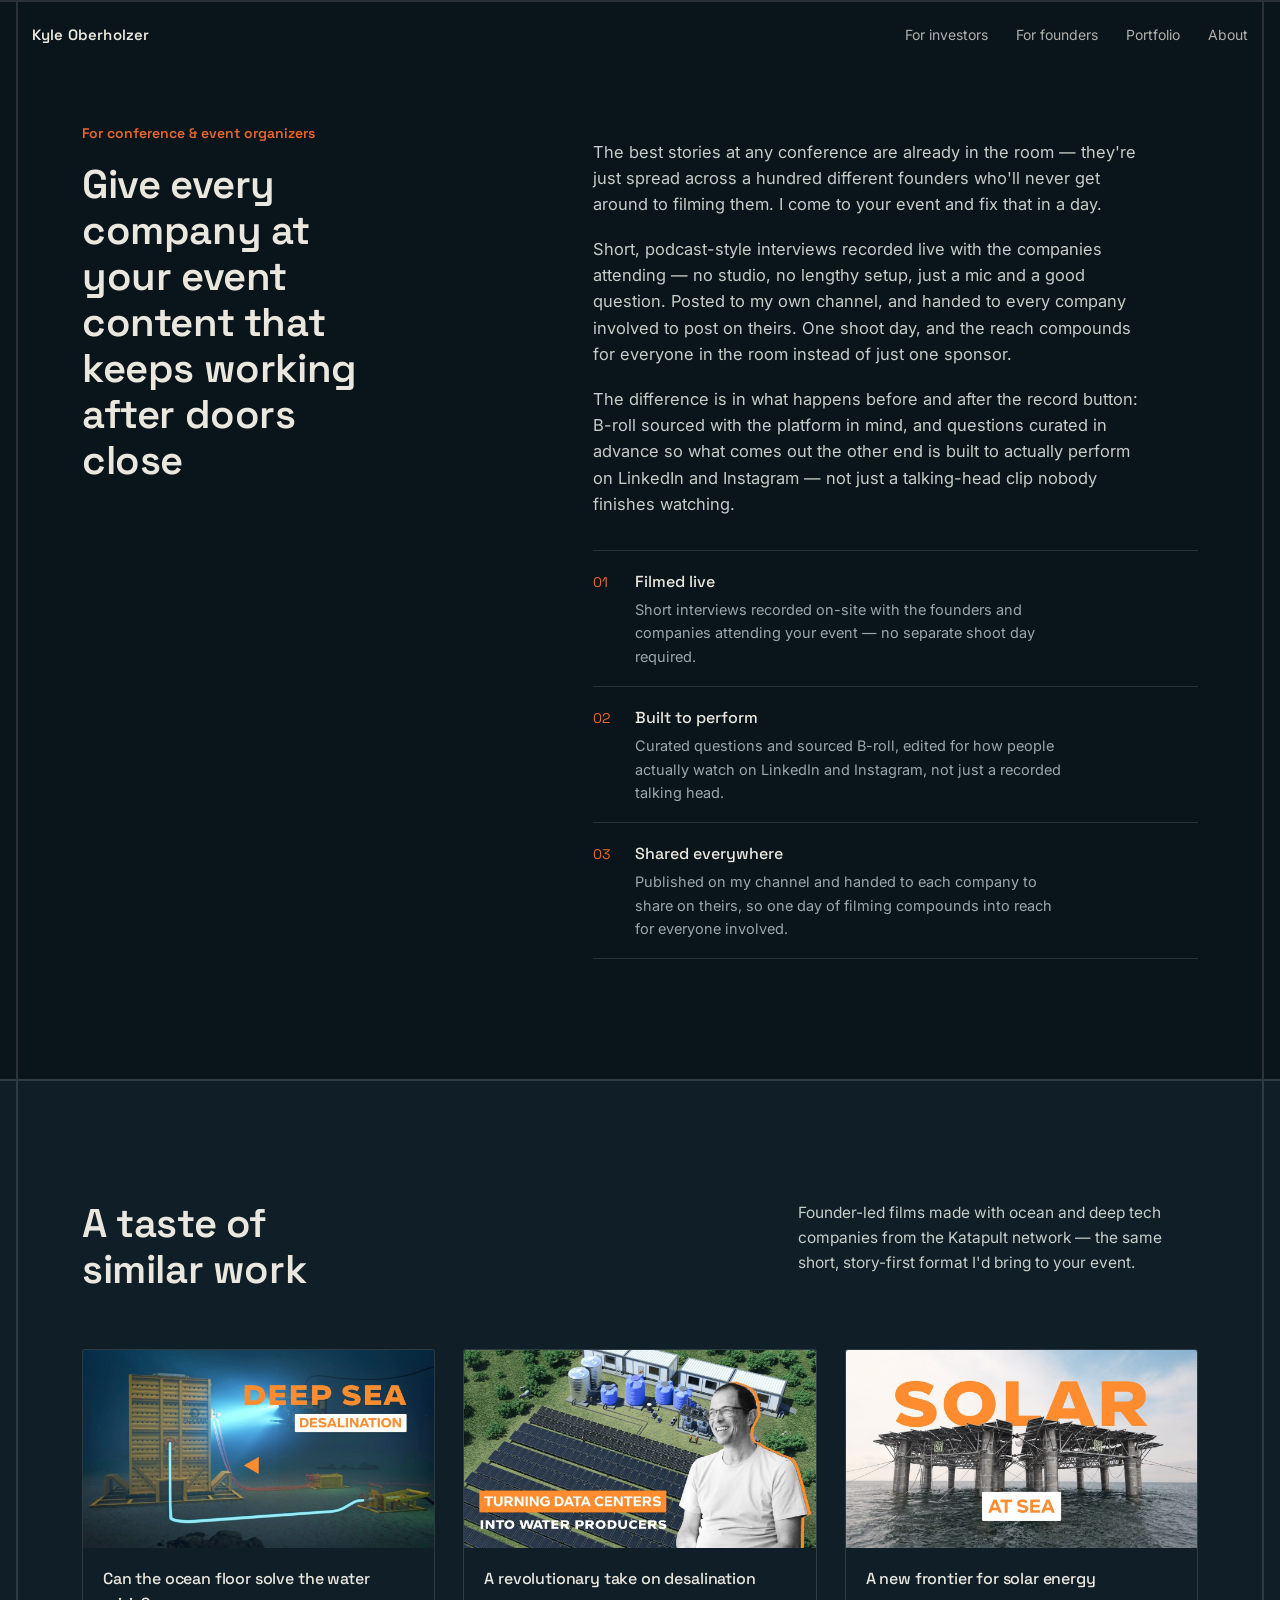
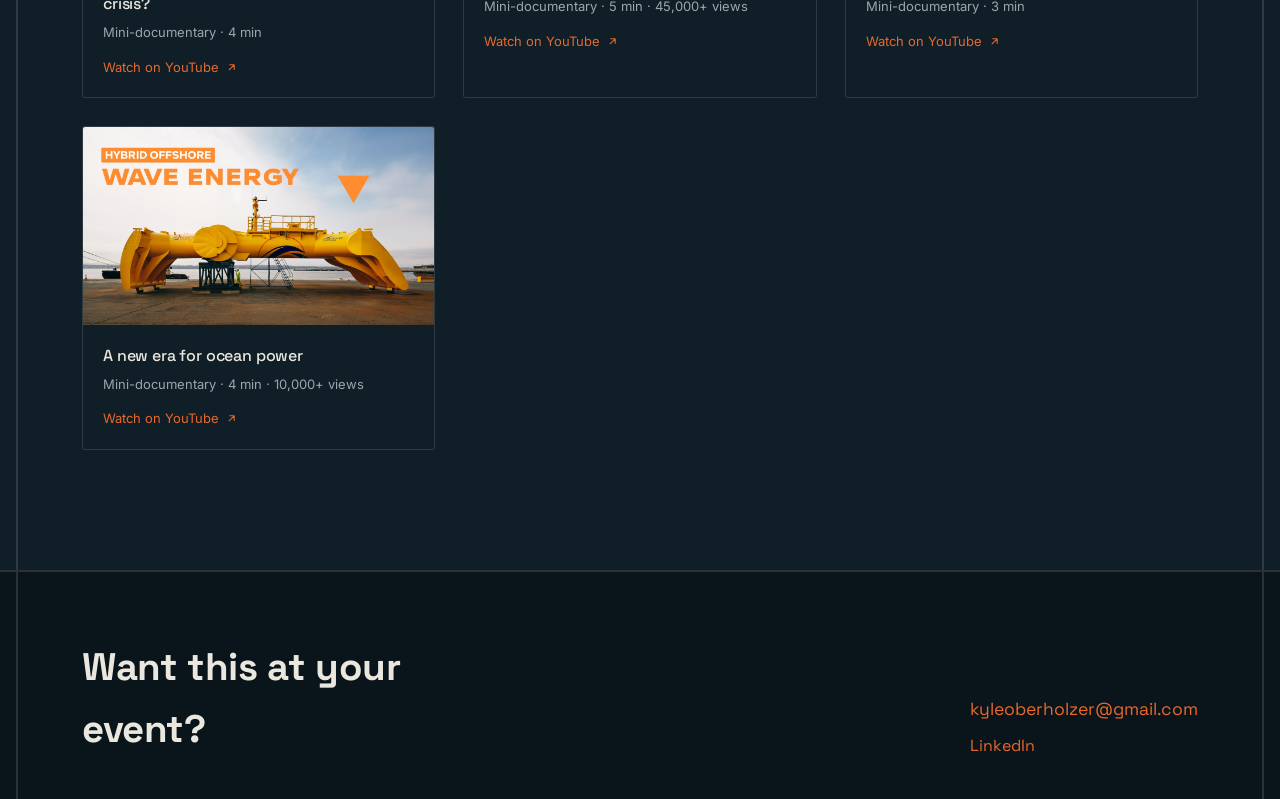
==== conference/index.html @ 1ff72ed5 "Add unlisted conference outreach page at /conference New page pitches live conference/meetup video c" ====
<!doctype html>
<html lang="en">
<head>
<meta charset="UTF-8">
<meta name="viewport" content="width=device-width, initial-scale=1.0">
<title>Content for your conference — Kyle Oberholzer</title>
<meta name="description" content="Mini podcast-style videos filmed live with the companies at your event, shared across every channel in the room.">
<meta name="robots" content="noindex, nofollow">
<link rel="preconnect" href="https://fonts.googleapis.com">
<link rel="preconnect" href="https://fonts.gstatic.com" crossorigin>
<link href="https://fonts.googleapis.com/css2?family=Space+Grotesk:wght@400;500;600;700&family=Inter:wght@400;500;600&display=swap" rel="stylesheet">
<link rel="stylesheet" href="../assets/css/style.css">
</head>
<body>

<header class="nav">
  <a href="../index.html#top" class="nav-mark">Kyle Oberholzer</a>
  <button class="nav-toggle" id="navToggle" aria-expanded="false" aria-controls="navLinks">Menu</button>
  <ul class="nav-links" id="navLinks">
    <li><a href="../index.html#investors">For investors</a></li>
    <li><a href="../index.html#founders">For founders</a></li>
    <li><a href="../work.html">Portfolio</a></li>
    <li><a href="../index.html#about">About</a></li>
  </ul>
</header>

<!-- ============ PITCH ============ -->
<section class="section dark" id="top">
  <div class="wrap section-grid">
    <div>
      <p class="hero-eyebrow">For conference &amp; event organizers</p>
      <h2>Give every company at your event content that keeps working after doors close</h2>
    </div>
    <div class="section-body">
      <p>The best stories at any conference are already in the room — they're just spread across a hundred different founders who'll never get around to filming them. I come to your event and fix that in a day.</p>
      <p>Short, podcast-style interviews recorded live with the companies attending — no studio, no lengthy setup, just a mic and a good question. Posted to my own channel, and handed to every company involved to post on theirs. One shoot day, and the reach compounds for everyone in the room instead of just one sponsor.</p>
      <p>The difference is in what happens before and after the record button: B-roll sourced with the platform in mind, and questions curated in advance so what comes out the other end is built to actually perform on LinkedIn and Instagram — not just a talking-head clip nobody finishes watching.</p>
      <ul class="list-plain">
        <li><span class="n">01</span><div><strong>Filmed live</strong><p>Short interviews recorded on-site with the founders and companies attending your event — no separate shoot day required.</p></div></li>
        <li><span class="n">02</span><div><strong>Built to perform</strong><p>Curated questions and sourced B-roll, edited for how people actually watch on LinkedIn and Instagram, not just a recorded talking head.</p></div></li>
        <li><span class="n">03</span><div><strong>Shared everywhere</strong><p>Published on my channel and handed to each company to share on theirs, so one day of filming compounds into reach for everyone involved.</p></div></li>
      </ul>
    </div>
  </div>
</section>

<!-- ============ PROOF ============ -->
<section class="section dark panel" id="portfolio">
  <div class="wrap">
    <div class="portfolio-head">
      <h2>A taste of similar work</h2>
      <p>Founder-led films made with ocean and deep tech companies from the Katapult network — the same short, story-first format I'd bring to your event.</p>
    </div>

    <div class="grid" id="portfolio-grid" data-scope="katapult">
      <!-- Cards are rendered here from portfolio-data.json by assets/js/main.js -->
    </div>
  </div>
</section>

<footer>
  <div class="wrap">
    <div class="footer-row">
      <div class="footer-cta">
        <h2>Want this at your event?</h2>
      </div>
      <div class="footer-links">
        <a class="footer-email" href="mailto:kyleoberholzer@gmail.com">kyleoberholzer@gmail.com</a><br>
        <a class="footer-email footer-email-alt" href="https://www.linkedin.com/in/kyleoberholzer/" target="_blank" rel="noopener noreferrer">LinkedIn</a>
      </div>
    </div>
  </div>
</footer>

<script src="../assets/js/main.js"></script>
</body>
</html>
---- assets/css/style.css ----
:root{
    --navy-950:#0a141b;
    --navy-900:#0f1e27;
    --navy-800:#152a34;
    --line-on-dark:rgba(234,235,230,0.14);
    --paper:#eae7de;
    --paper-2:#dedad0;
    --ink:#0a141b;
    --muted-dark:#9aa8ad;
    --muted-light:#5c6a6b;
    --orange:#e8672d;
    --orange-dim:#c95524;
    --maxw:1180px;
  }

  *{box-sizing:border-box;}
  html{scroll-behavior:smooth;}
  @media (prefers-reduced-motion: reduce){
    html{scroll-behavior:auto;}
    *{animation-duration:0.01ms !important; transition-duration:0.01ms !important;}
  }

  body{
    margin:0;
    background:var(--navy-950);
    color:var(--paper);
    font-family:'Inter',sans-serif;
    font-size:16px;
    line-height:1.6;
    -webkit-font-smoothing:antialiased;
  }

  h1,h2,h3{
    font-family:'Space Grotesk',sans-serif;
    margin:0;
    letter-spacing:-0.01em;
  }

  a{color:inherit;}
  img{display:block; max-width:100%;}

  a:focus-visible, button:focus-visible{
    outline:2px solid var(--orange);
    outline-offset:3px;
  }

  .wrap{
    max-width:var(--maxw);
    margin:0 auto;
    padding:0 32px;
  }

  /* ---------- NAV ---------- */
  .nav{
    position:fixed;
    top:0; left:0; right:0;
    z-index:50;
    display:flex;
    align-items:center;
    justify-content:space-between;
    padding:22px 32px;
    mix-blend-mode:normal;
    background:transparent;
    backdrop-filter:none;
    box-shadow:none;
    transition:background-color 0.35s ease, backdrop-filter 0.35s ease, box-shadow 0.35s ease;
  }
  .nav.scrolled{
    background:rgba(10,20,27,0.82);
    backdrop-filter:blur(10px);
    box-shadow:0 1px 0 rgba(234,235,230,0.08);
  }
  .nav-mark{
    font-family:'Space Grotesk',sans-serif;
    font-weight:600;
    font-size:15px;
    color:var(--paper);
    text-decoration:none;
    letter-spacing:0.01em;
  }
  .nav-links{
    display:flex;
    gap:28px;
    list-style:none;
    margin:0; padding:0;
  }
  .nav-links a{
    font-size:14px;
    text-decoration:none;
    color:var(--paper);
    opacity:0.75;
    transition:opacity 0.2s ease;
  }
  .nav-links a:hover{opacity:1;}
  .nav-toggle{display:none;}

  @media (max-width:720px){
    .nav-links{
      position:fixed;
      top:0; right:0;
      height:100vh;
      width:min(78vw,320px);
      background:var(--navy-900);
      flex-direction:column;
      justify-content:center;
      gap:26px;
      padding:32px;
      transform:translateX(100%);
      transition:transform 0.35s ease;
      border-left:1px solid var(--line-on-dark);
    }
    .nav-links.open{transform:translateX(0);}
    .nav-links a{font-size:20px; opacity:1;}
    .nav-toggle{
      display:block;
      background:none;
      border:none;
      color:var(--paper);
      font-family:'Space Grotesk',sans-serif;
      font-size:14px;
      cursor:pointer;
      z-index:60;
      position:relative;
      padding:6px;
    }
  }

  /* ---------- HERO ---------- */
  .hero{
    position:relative;
    min-height:100svh;
    display:flex;
    flex-direction:column;
    justify-content:flex-end;
    background:
      linear-gradient(180deg, rgba(10,20,27,0.35) 0%, rgba(10,20,27,0.55) 55%, rgba(10,20,27,0.96) 100%),
      url('images/hero-bts.jpg') center 30%/cover no-repeat;
  }
  .hero-inner{
    padding:0 32px 72px;
    max-width:var(--maxw);
    margin:0 auto;
    width:100%;
  }
  .hero-eyebrow{
    font-size:14px;
    font-weight:600;
    color:var(--orange);
    font-family:'Space Grotesk',sans-serif;
    margin:0 0 18px;
    opacity:0;
    animation:rise 0.9s 0.15s ease forwards;
  }
  .hero h1{
    font-size:clamp(2.1rem, 5.4vw, 4.4rem);
    font-weight:600;
    line-height:1.06;
    max-width:15ch;
    opacity:0;
    animation:rise 0.9s 0.3s ease forwards;
  }
  .hero-sub{
    margin:26px 0 0;
    max-width:46ch;
    font-size:17px;
    color:#cfd3ce;
    opacity:0;
    animation:rise 0.9s 0.45s ease forwards;
  }
  @keyframes rise{
    from{opacity:0; transform:translateY(16px);}
    to{opacity:1; transform:translateY(0);}
  }

  .hero-tagline{
    margin:14px 0 0;
    max-width:46ch;
    font-size:15px;
    font-style:italic;
    color:var(--muted-dark);
    opacity:0;
    animation:rise 0.9s 0.55s ease forwards;
  }

  .hero-services{
    display:flex;
    gap:36px;
    margin-top:44px;
    flex-wrap:wrap;
    opacity:0;
    animation:rise 0.9s 0.7s ease forwards;
  }
  .hero-service{
    display:flex;
    align-items:center;
    gap:10px;
    font-family:'Space Grotesk',sans-serif;
    font-size:14px;
    color:var(--paper);
  }
  .hero-service-icon{
    display:flex;
    width:20px;
    height:20px;
    color:var(--orange);
    flex-shrink:0;
  }
  .hero-service-icon svg{width:100%; height:100%;}

  /* ---------- SECTIONS ---------- */
  .section{
    padding:120px 0;
  }
  .section.dark{background:var(--navy-950); color:var(--paper);}
  .section.panel{background:var(--navy-900);}
  .section.light{background:var(--paper); color:var(--ink);}
  .section.photo{
    background-size:cover;
    background-position:center 20%;
    background-repeat:no-repeat;
  }

  /* ---------- EXPERIMENT: thin frame lines (rivan.com-style) ---------- */
  :root{ --frame-inset:16px; --frame-stroke:2px; --line-on-light:rgba(10,20,27,0.14); }
  .hero, .section, footer{ position:relative; }
  .section, footer{ border-top:var(--frame-stroke) solid var(--line-on-dark); }
  .hero::before, .hero::after,
  .section::before, .section::after,
  footer::before, footer::after{
    content:'';
    position:absolute;
    top:0; bottom:0;
    width:var(--frame-stroke);
    background:var(--line-on-dark);
    pointer-events:none;
  }
  .hero::before, .section::before, footer::before{ left:var(--frame-inset); }
  .hero::after, .section::after, footer::after{ right:var(--frame-inset); }
  .section.light{ border-top-color:var(--line-on-light); }
  .section.light::before, .section.light::after{ background:var(--line-on-light); }

  /* ---------- AUDIENCE ROTATOR ---------- */
  .audience-rotator-heading{
    font-family:'Space Grotesk',sans-serif;
    font-weight:500;
    font-size:clamp(1.05rem, 2vw, 1.3rem);
    margin:0 0 14px;
    color:var(--muted-dark);
  }
  .audience-rotator-word{
    display:inline-block;
    color:var(--orange);
    font-weight:600;
    transition:opacity 0.3s ease, transform 0.3s ease;
  }
  .audience-rotator-word.is-swapping{
    opacity:0;
    transform:translateY(6px);
  }

  .section-grid{
    display:grid;
    grid-template-columns:0.85fr 1.15fr;
    gap:64px;
  }
  @media (max-width:860px){
    .section-grid{grid-template-columns:1fr; gap:36px;}
    .section{padding:84px 0;}
  }

  .section h2{
    font-size:clamp(1.7rem, 3.2vw, 2.5rem);
    font-weight:600;
    line-height:1.15;
    max-width:12ch;
  }

  .section-body p{
    max-width:56ch;
    font-size:16.5px;
  }
  .section.dark .section-body p, .section.panel .section-body p{color:#c7cdc7;}
  .section.light .section-body p{color:var(--muted-light);}

  .section-body p + p{margin-top:18px;}

  .stat-row{
    display:flex;
    gap:48px;
    margin-top:40px;
    flex-wrap:wrap;
    padding-top:32px;
    border-top:1px solid var(--line-on-dark);
  }
  .stat-row .stat b{
    display:block;
    font-family:'Space Grotesk',sans-serif;
    font-size:2rem;
    font-weight:600;
    color:var(--orange);
  }
  .stat-row .stat span{
    font-size:13.5px;
    color:var(--muted-dark);
  }

  .quote-block{
    margin:36px 0 0;
    padding-left:22px;
    border-left:2px solid var(--orange);
    font-family:'Space Grotesk',sans-serif;
    font-size:1.15rem;
    font-weight:500;
    line-height:1.45;
    max-width:40ch;
  }

  .list-plain{
    list-style:none;
    margin:32px 0 0;
    padding:0;
    display:grid;
    gap:0;
  }
  .list-plain li{
    padding:18px 0;
    border-top:1px solid rgba(10,20,27,0.12);
    display:grid;
    grid-template-columns:28px 1fr;
    gap:14px;
    align-items:baseline;
  }
  .list-plain li:last-child{border-bottom:1px solid rgba(10,20,27,0.12);}
  .list-plain .n{
    font-family:'Space Grotesk',sans-serif;
    color:var(--orange-dim);
    font-size:14px;
  }
  .list-plain strong{
    display:block;
    font-family:'Space Grotesk',sans-serif;
    font-weight:500;
    font-size:16px;
    margin-bottom:4px;
  }
  .list-plain p{margin:0; font-size:14.5px; color:var(--muted-light); max-width:48ch;}

  .section.dark .list-plain li, .section.panel .list-plain li{border-color:var(--line-on-dark);}
  .section.dark .list-plain .n, .section.panel .list-plain .n{color:var(--orange);}
  .section.dark .list-plain p, .section.panel .list-plain p{color:var(--muted-dark);}

  /* ---------- PORTFOLIO ---------- */
  .portfolio-head{
    display:flex;
    justify-content:space-between;
    align-items:flex-start;
    gap:24px;
    flex-wrap:wrap;
    margin-bottom:56px;
  }
  .portfolio-head p{
    max-width:40ch;
    color:#c7cdc7;
    font-size:15.5px;
    margin:0;
  }

  .grid{
    display:grid;
    grid-template-columns:repeat(3, 1fr);
    gap:28px;
  }

  .view-all-wrap{
    text-align:center;
    margin-top:56px;
  }
  .view-all-link{
    display:inline-flex;
    align-items:center;
    gap:8px;
    font-family:'Space Grotesk',sans-serif;
    font-size:15px;
    color:var(--orange);
    text-decoration:none;
    border-bottom:1px solid transparent;
    transition:border-color 0.2s ease;
  }
  .view-all-link:hover{border-color:var(--orange);}
  @media (max-width:900px){
    .grid{grid-template-columns:repeat(2, 1fr);}
  }
  @media (max-width:620px){
    .grid{grid-template-columns:1fr;}
  }

  .card{
    display:block;
    text-decoration:none;
    color:inherit;
    border:1px solid var(--line-on-dark);
    border-radius:3px;
    overflow:hidden;
    background:var(--navy-900);
    transition:border-color 0.25s ease, transform 0.25s ease;
  }
  .card:hover{
    border-color:rgba(232,103,45,0.55);
    transform:translateY(-3px);
  }
  .card-media{
    position:relative;
    aspect-ratio:16/9;
    overflow:hidden;
    background:#0d1a22;
  }
  .card-media img{
    width:100%; height:100%;
    object-fit:cover;
    transition:transform 0.6s ease;
  }
  .card:hover .card-media img{transform:scale(1.055);}

  .card-body{
    padding:18px 20px 20px;
  }
  .card-body h3{
    font-size:16px;
    font-weight:500;
  }
  .card-body .card-sub{
    font-size:13px;
    color:var(--muted-dark);
    margin-top:5px;
  }
  .card-cta{
    display:flex;
    align-items:center;
    gap:6px;
    margin-top:14px;
    font-size:13px;
    color:var(--orange);
  }
  .card-cta svg{width:13px; height:13px; flex-shrink:0;}

  .card.wide{grid-column:span 2;}
  @media (max-width:900px){.card.wide{grid-column:span 1;}}

  /* ---------- ABOUT ---------- */
  .about-grid{
    display:grid;
    grid-template-columns:0.55fr 1.45fr;
    gap:64px;
    align-items:start;
  }
  @media (max-width:860px){
    .about-grid{grid-template-columns:1fr;}
  }
  .about-portrait{
    width:100%;
    max-width:280px;
    border-radius:50%;
    overflow:hidden;
    aspect-ratio:1/1;
  }
  .about-portrait img{width:100%; height:100%; object-fit:cover;}

  .about-copy p{
    max-width:58ch;
    color:var(--muted-light);
    font-size:16.5px;
  }
  .about-copy p + p{margin-top:16px;}

  .about-bts{
    margin-top:36px;
    border-radius:2px;
    overflow:hidden;
  }
  .about-bts img{width:100%; height:auto; display:block;}

  .kit-row{
    margin-top:36px;
    display:flex;
    gap:36px;
    flex-wrap:wrap;
    padding-top:28px;
    border-top:1px solid rgba(10,20,27,0.12);
  }
  .kit-row div{font-size:13.5px; color:var(--muted-light); max-width:22ch;}
  .kit-row strong{
    display:block;
    font-family:'Space Grotesk',sans-serif;
    color:var(--ink);
    font-weight:500;
    font-size:14.5px;
    margin-bottom:4px;
  }

  /* ---------- FOOTER ---------- */
  footer{
    background:var(--navy-950);
    padding:64px 0 40px;
    border-top:var(--frame-stroke) solid var(--line-on-dark);
  }
  .footer-row{
    display:flex;
    justify-content:space-between;
    align-items:flex-end;
    flex-wrap:wrap;
    gap:24px;
  }
  .footer-cta h2{
    font-size:clamp(1.6rem, 3.4vw, 2.4rem);
    max-width:14ch;
  }
  .footer-email{
    display:inline-block;
    margin-top:20px;
    font-family:'Space Grotesk',sans-serif;
    font-size:1.1rem;
    color:var(--orange);
    text-decoration:none;
    border-bottom:1px solid transparent;
    transition:border-color 0.2s ease;
  }
  .footer-email:hover{border-color:var(--orange);}
  .footer-email-alt{margin-top:8px; font-size:1rem;}
  .footer-bottom{
    margin-top:56px;
    padding-top:24px;
    border-top:1px solid var(--line-on-dark);
    display:flex;
    justify-content:space-between;
    font-size:12.5px;
    color:var(--muted-dark);
    flex-wrap:wrap;
    gap:10px;
  }
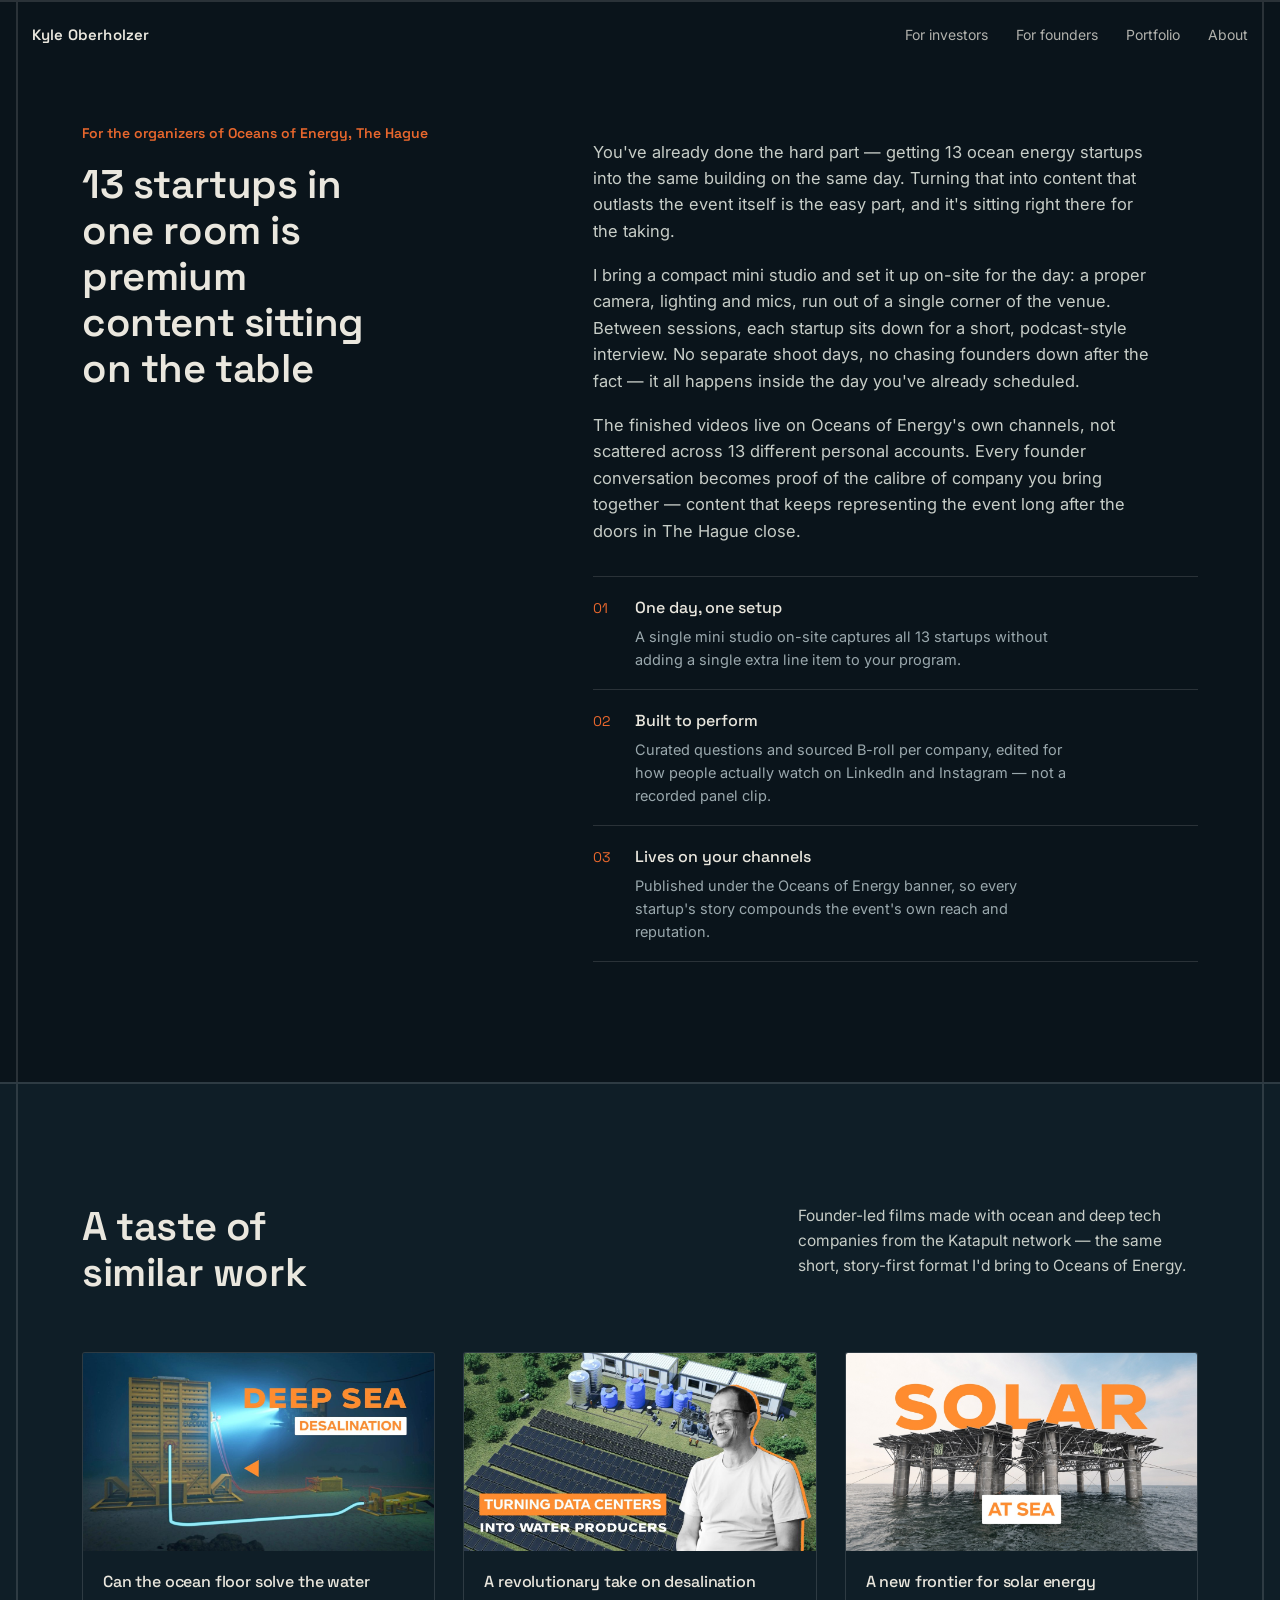
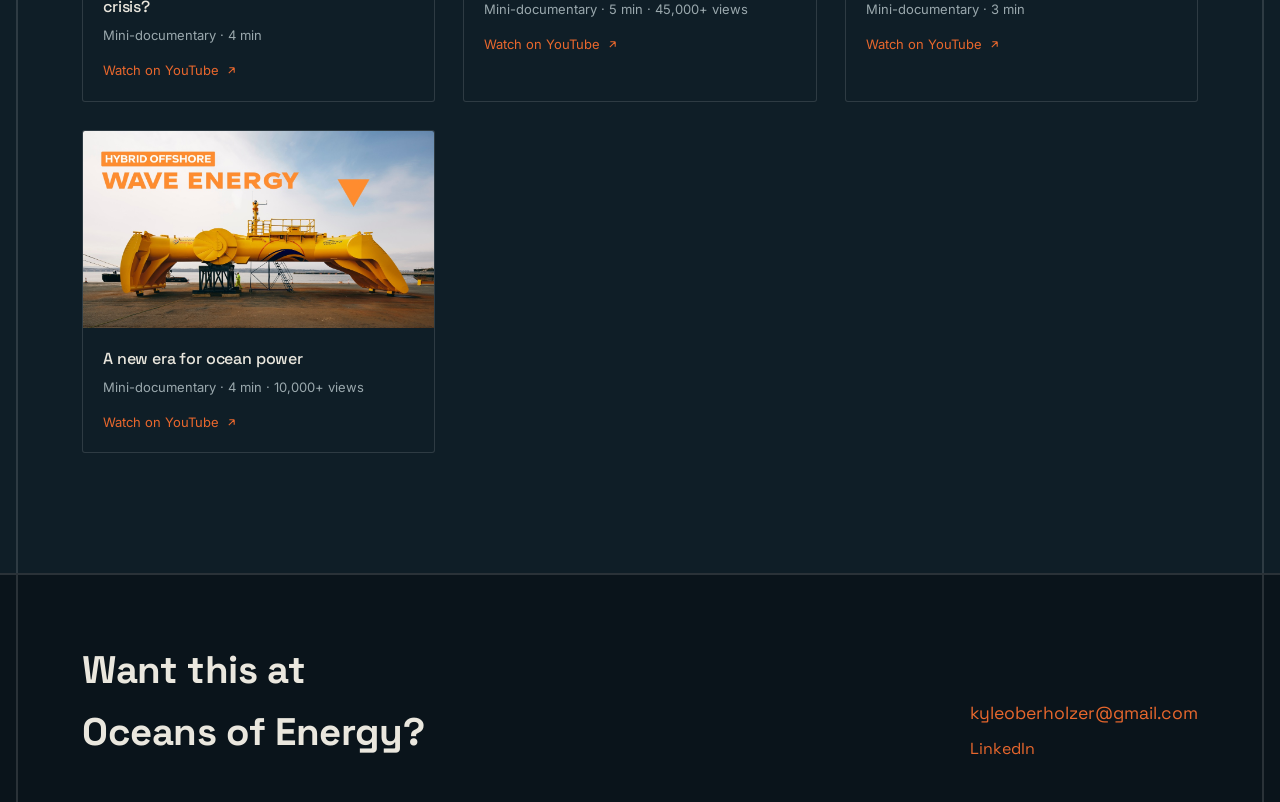
==== commit 3332c1e3: "Personalize conference page for Oceans of Energy pitch Rewritten to address organizers directly, fra" ====
--- a/conference/index.html
+++ b/conference/index.html
@@ -3,8 +3,8 @@
 <head>
 <meta charset="UTF-8">
 <meta name="viewport" content="width=device-width, initial-scale=1.0">
-<title>Content for your conference — Kyle Oberholzer</title>
-<meta name="description" content="Mini podcast-style videos filmed live with the companies at your event, shared across every channel in the room.">
+<title>A mini studio at Oceans of Energy — Kyle Oberholzer</title>
+<meta name="description" content="Turn the 13 startups at Oceans of Energy into premium video content, filmed on-site and published on your own channels.">
 <meta name="robots" content="noindex, nofollow">
 <link rel="preconnect" href="https://fonts.googleapis.com">
 <link rel="preconnect" href="https://fonts.gstatic.com" crossorigin>
@@ -28,17 +28,17 @@
 <section class="section dark" id="top">
   <div class="wrap section-grid">
     <div>
-      <p class="hero-eyebrow">For conference &amp; event organizers</p>
-      <h2>Give every company at your event content that keeps working after doors close</h2>
+      <p class="hero-eyebrow">For the organizers of Oceans of Energy, The Hague</p>
+      <h2>13 startups in one room is premium content sitting on the table</h2>
     </div>
     <div class="section-body">
-      <p>The best stories at any conference are already in the room — they're just spread across a hundred different founders who'll never get around to filming them. I come to your event and fix that in a day.</p>
-      <p>Short, podcast-style interviews recorded live with the companies attending — no studio, no lengthy setup, just a mic and a good question. Posted to my own channel, and handed to every company involved to post on theirs. One shoot day, and the reach compounds for everyone in the room instead of just one sponsor.</p>
-      <p>The difference is in what happens before and after the record button: B-roll sourced with the platform in mind, and questions curated in advance so what comes out the other end is built to actually perform on LinkedIn and Instagram — not just a talking-head clip nobody finishes watching.</p>
+      <p>You've already done the hard part — getting 13 ocean energy startups into the same building on the same day. Turning that into content that outlasts the event itself is the easy part, and it's sitting right there for the taking.</p>
+      <p>I bring a compact mini studio and set it up on-site for the day: a proper camera, lighting and mics, run out of a single corner of the venue. Between sessions, each startup sits down for a short, podcast-style interview. No separate shoot days, no chasing founders down after the fact — it all happens inside the day you've already scheduled.</p>
+      <p>The finished videos live on Oceans of Energy's own channels, not scattered across 13 different personal accounts. Every founder conversation becomes proof of the calibre of company you bring together — content that keeps representing the event long after the doors in The Hague close.</p>
       <ul class="list-plain">
-        <li><span class="n">01</span><div><strong>Filmed live</strong><p>Short interviews recorded on-site with the founders and companies attending your event — no separate shoot day required.</p></div></li>
-        <li><span class="n">02</span><div><strong>Built to perform</strong><p>Curated questions and sourced B-roll, edited for how people actually watch on LinkedIn and Instagram, not just a recorded talking head.</p></div></li>
-        <li><span class="n">03</span><div><strong>Shared everywhere</strong><p>Published on my channel and handed to each company to share on theirs, so one day of filming compounds into reach for everyone involved.</p></div></li>
+        <li><span class="n">01</span><div><strong>One day, one setup</strong><p>A single mini studio on-site captures all 13 startups without adding a single extra line item to your program.</p></div></li>
+        <li><span class="n">02</span><div><strong>Built to perform</strong><p>Curated questions and sourced B-roll per company, edited for how people actually watch on LinkedIn and Instagram — not a recorded panel clip.</p></div></li>
+        <li><span class="n">03</span><div><strong>Lives on your channels</strong><p>Published under the Oceans of Energy banner, so every startup's story compounds the event's own reach and reputation.</p></div></li>
       </ul>
     </div>
   </div>
@@ -49,7 +49,7 @@
   <div class="wrap">
     <div class="portfolio-head">
       <h2>A taste of similar work</h2>
-      <p>Founder-led films made with ocean and deep tech companies from the Katapult network — the same short, story-first format I'd bring to your event.</p>
+      <p>Founder-led films made with ocean and deep tech companies from the Katapult network — the same short, story-first format I'd bring to Oceans of Energy.</p>
     </div>
 
     <div class="grid" id="portfolio-grid" data-scope="katapult">
@@ -62,7 +62,7 @@
   <div class="wrap">
     <div class="footer-row">
       <div class="footer-cta">
-        <h2>Want this at your event?</h2>
+        <h2>Want this at Oceans of Energy?</h2>
       </div>
       <div class="footer-links">
         <a class="footer-email" href="mailto:kyleoberholzer@gmail.com">kyleoberholzer@gmail.com</a><br>
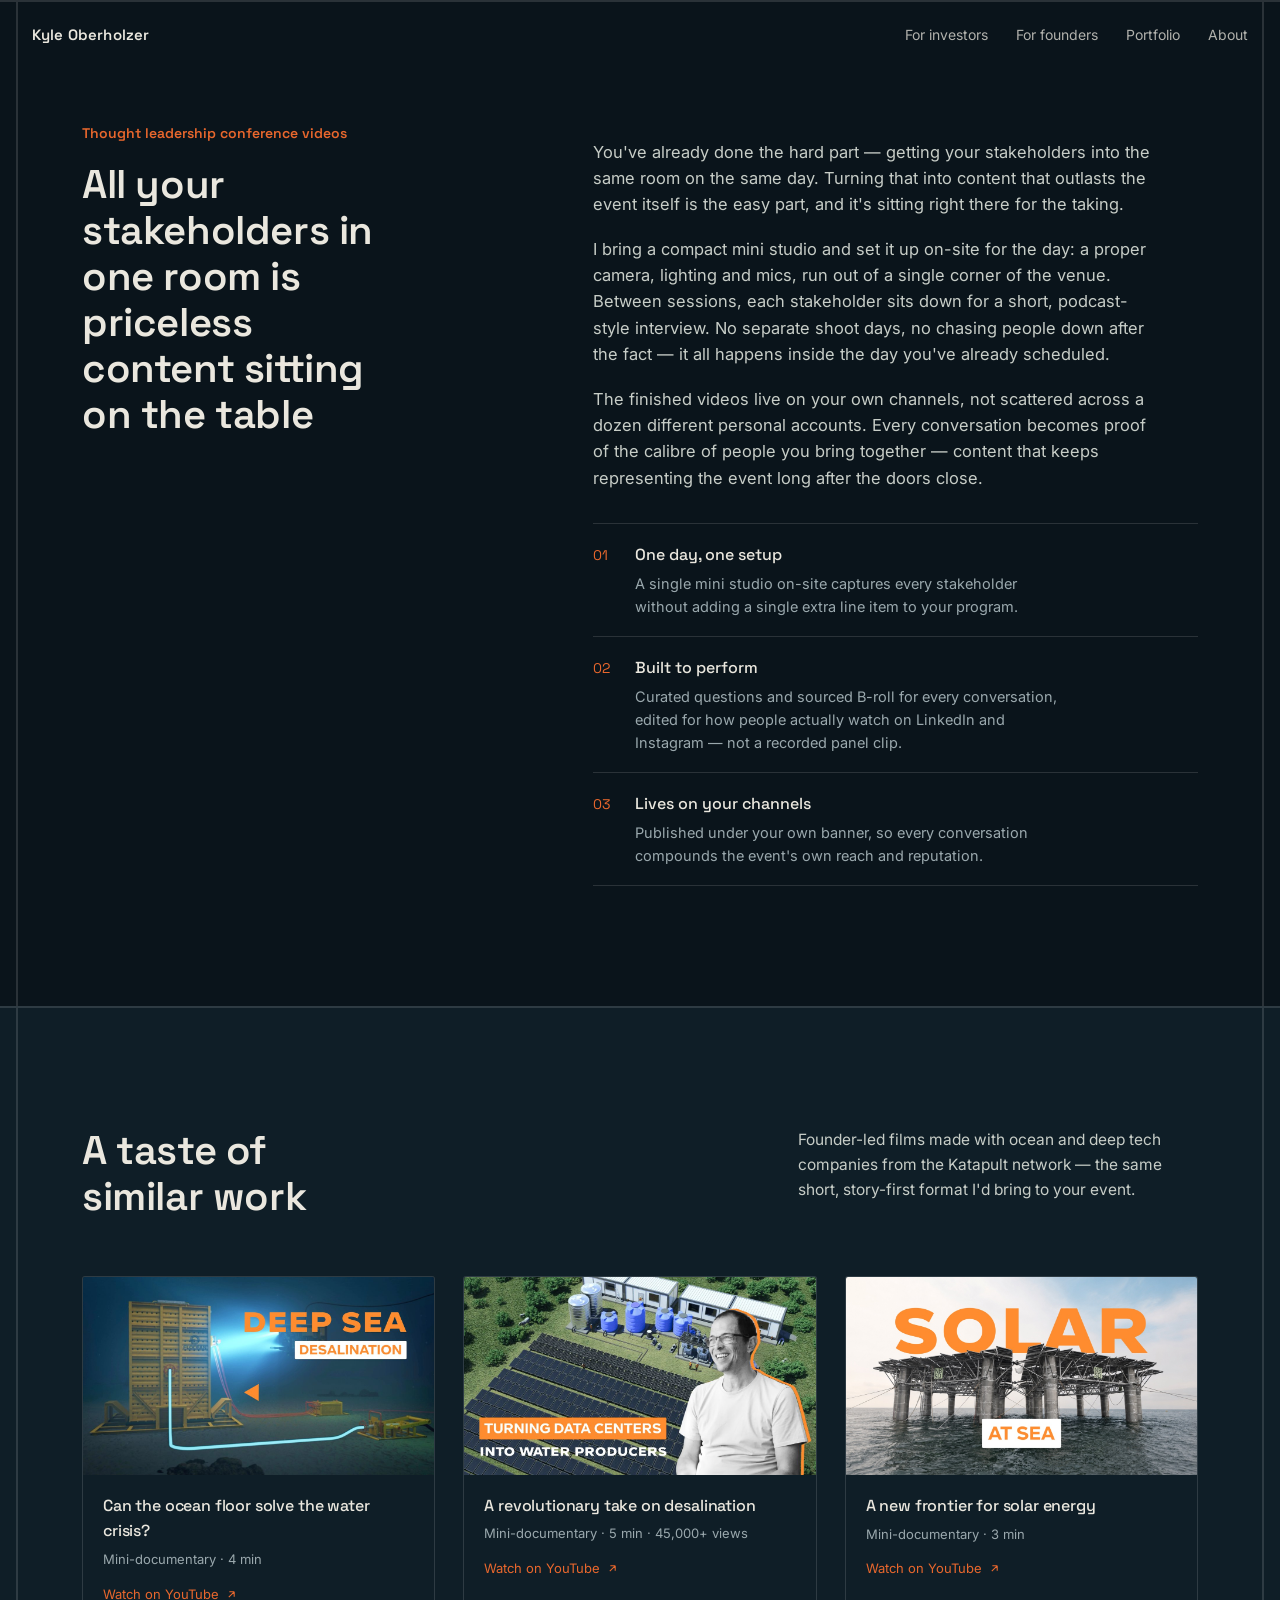
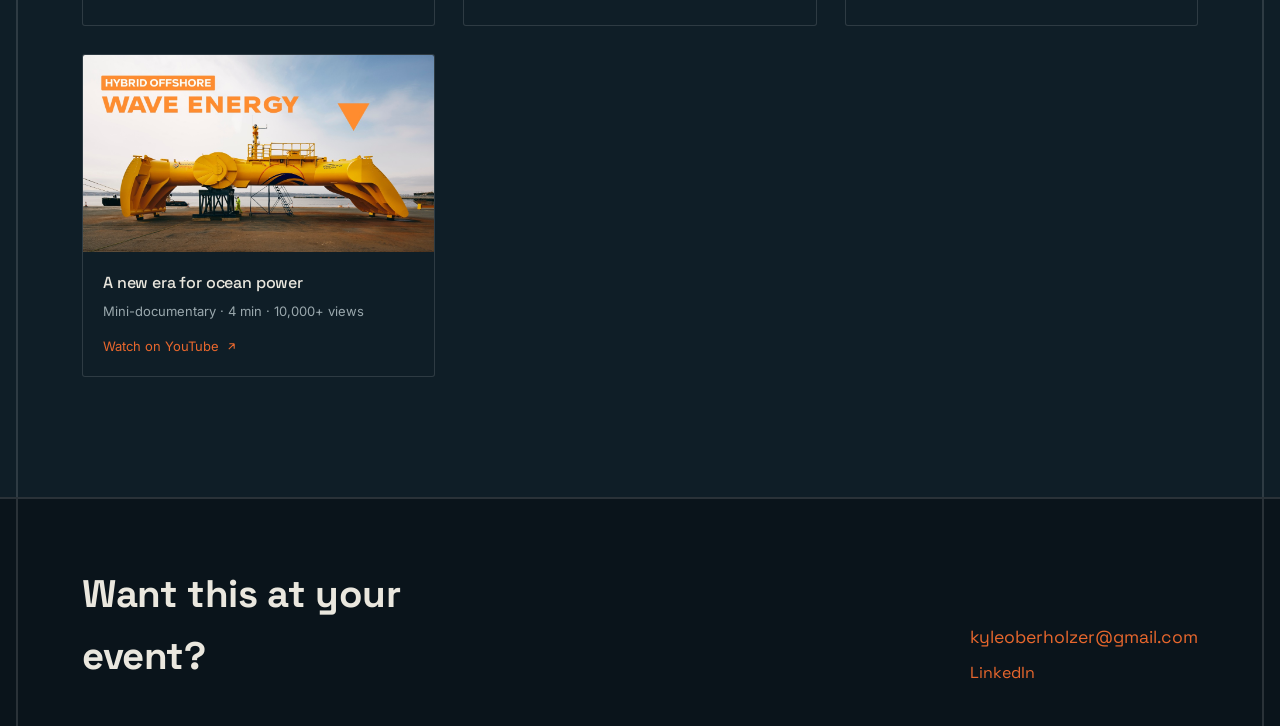
==== commit a10ce89a: "Generalize conference page copy, no longer OOE-specific New eyebrow/headline: "Thought leadership co" ====
--- a/conference/index.html
+++ b/conference/index.html
@@ -3,8 +3,8 @@
 <head>
 <meta charset="UTF-8">
 <meta name="viewport" content="width=device-width, initial-scale=1.0">
-<title>A mini studio at Oceans of Energy — Kyle Oberholzer</title>
-<meta name="description" content="Turn the 13 startups at Oceans of Energy into premium video content, filmed on-site and published on your own channels.">
+<title>Thought leadership conference videos — Kyle Oberholzer</title>
+<meta name="description" content="Turn everyone in the room at your conference into premium video content, filmed on-site and published on your own channels.">
 <meta name="robots" content="noindex, nofollow">
 <link rel="preconnect" href="https://fonts.googleapis.com">
 <link rel="preconnect" href="https://fonts.gstatic.com" crossorigin>
@@ -28,17 +28,17 @@
 <section class="section dark" id="top">
   <div class="wrap section-grid">
     <div>
-      <p class="hero-eyebrow">For the organizers of Oceans of Energy, The Hague</p>
-      <h2>13 startups in one room is premium content sitting on the table</h2>
+      <p class="hero-eyebrow">Thought leadership conference videos</p>
+      <h2>All your stakeholders in one room is priceless content sitting on the table</h2>
     </div>
     <div class="section-body">
-      <p>You've already done the hard part — getting 13 ocean energy startups into the same building on the same day. Turning that into content that outlasts the event itself is the easy part, and it's sitting right there for the taking.</p>
-      <p>I bring a compact mini studio and set it up on-site for the day: a proper camera, lighting and mics, run out of a single corner of the venue. Between sessions, each startup sits down for a short, podcast-style interview. No separate shoot days, no chasing founders down after the fact — it all happens inside the day you've already scheduled.</p>
-      <p>The finished videos live on Oceans of Energy's own channels, not scattered across 13 different personal accounts. Every founder conversation becomes proof of the calibre of company you bring together — content that keeps representing the event long after the doors in The Hague close.</p>
+      <p>You've already done the hard part — getting your stakeholders into the same room on the same day. Turning that into content that outlasts the event itself is the easy part, and it's sitting right there for the taking.</p>
+      <p>I bring a compact mini studio and set it up on-site for the day: a proper camera, lighting and mics, run out of a single corner of the venue. Between sessions, each stakeholder sits down for a short, podcast-style interview. No separate shoot days, no chasing people down after the fact — it all happens inside the day you've already scheduled.</p>
+      <p>The finished videos live on your own channels, not scattered across a dozen different personal accounts. Every conversation becomes proof of the calibre of people you bring together — content that keeps representing the event long after the doors close.</p>
       <ul class="list-plain">
-        <li><span class="n">01</span><div><strong>One day, one setup</strong><p>A single mini studio on-site captures all 13 startups without adding a single extra line item to your program.</p></div></li>
-        <li><span class="n">02</span><div><strong>Built to perform</strong><p>Curated questions and sourced B-roll per company, edited for how people actually watch on LinkedIn and Instagram — not a recorded panel clip.</p></div></li>
-        <li><span class="n">03</span><div><strong>Lives on your channels</strong><p>Published under the Oceans of Energy banner, so every startup's story compounds the event's own reach and reputation.</p></div></li>
+        <li><span class="n">01</span><div><strong>One day, one setup</strong><p>A single mini studio on-site captures every stakeholder without adding a single extra line item to your program.</p></div></li>
+        <li><span class="n">02</span><div><strong>Built to perform</strong><p>Curated questions and sourced B-roll for every conversation, edited for how people actually watch on LinkedIn and Instagram — not a recorded panel clip.</p></div></li>
+        <li><span class="n">03</span><div><strong>Lives on your channels</strong><p>Published under your own banner, so every conversation compounds the event's own reach and reputation.</p></div></li>
       </ul>
     </div>
   </div>
@@ -49,7 +49,7 @@
   <div class="wrap">
     <div class="portfolio-head">
       <h2>A taste of similar work</h2>
-      <p>Founder-led films made with ocean and deep tech companies from the Katapult network — the same short, story-first format I'd bring to Oceans of Energy.</p>
+      <p>Founder-led films made with ocean and deep tech companies from the Katapult network — the same short, story-first format I'd bring to your event.</p>
     </div>
 
     <div class="grid" id="portfolio-grid" data-scope="katapult">
@@ -62,7 +62,7 @@
   <div class="wrap">
     <div class="footer-row">
       <div class="footer-cta">
-        <h2>Want this at Oceans of Energy?</h2>
+        <h2>Want this at your event?</h2>
       </div>
       <div class="footer-links">
         <a class="footer-email" href="mailto:kyleoberholzer@gmail.com">kyleoberholzer@gmail.com</a><br>
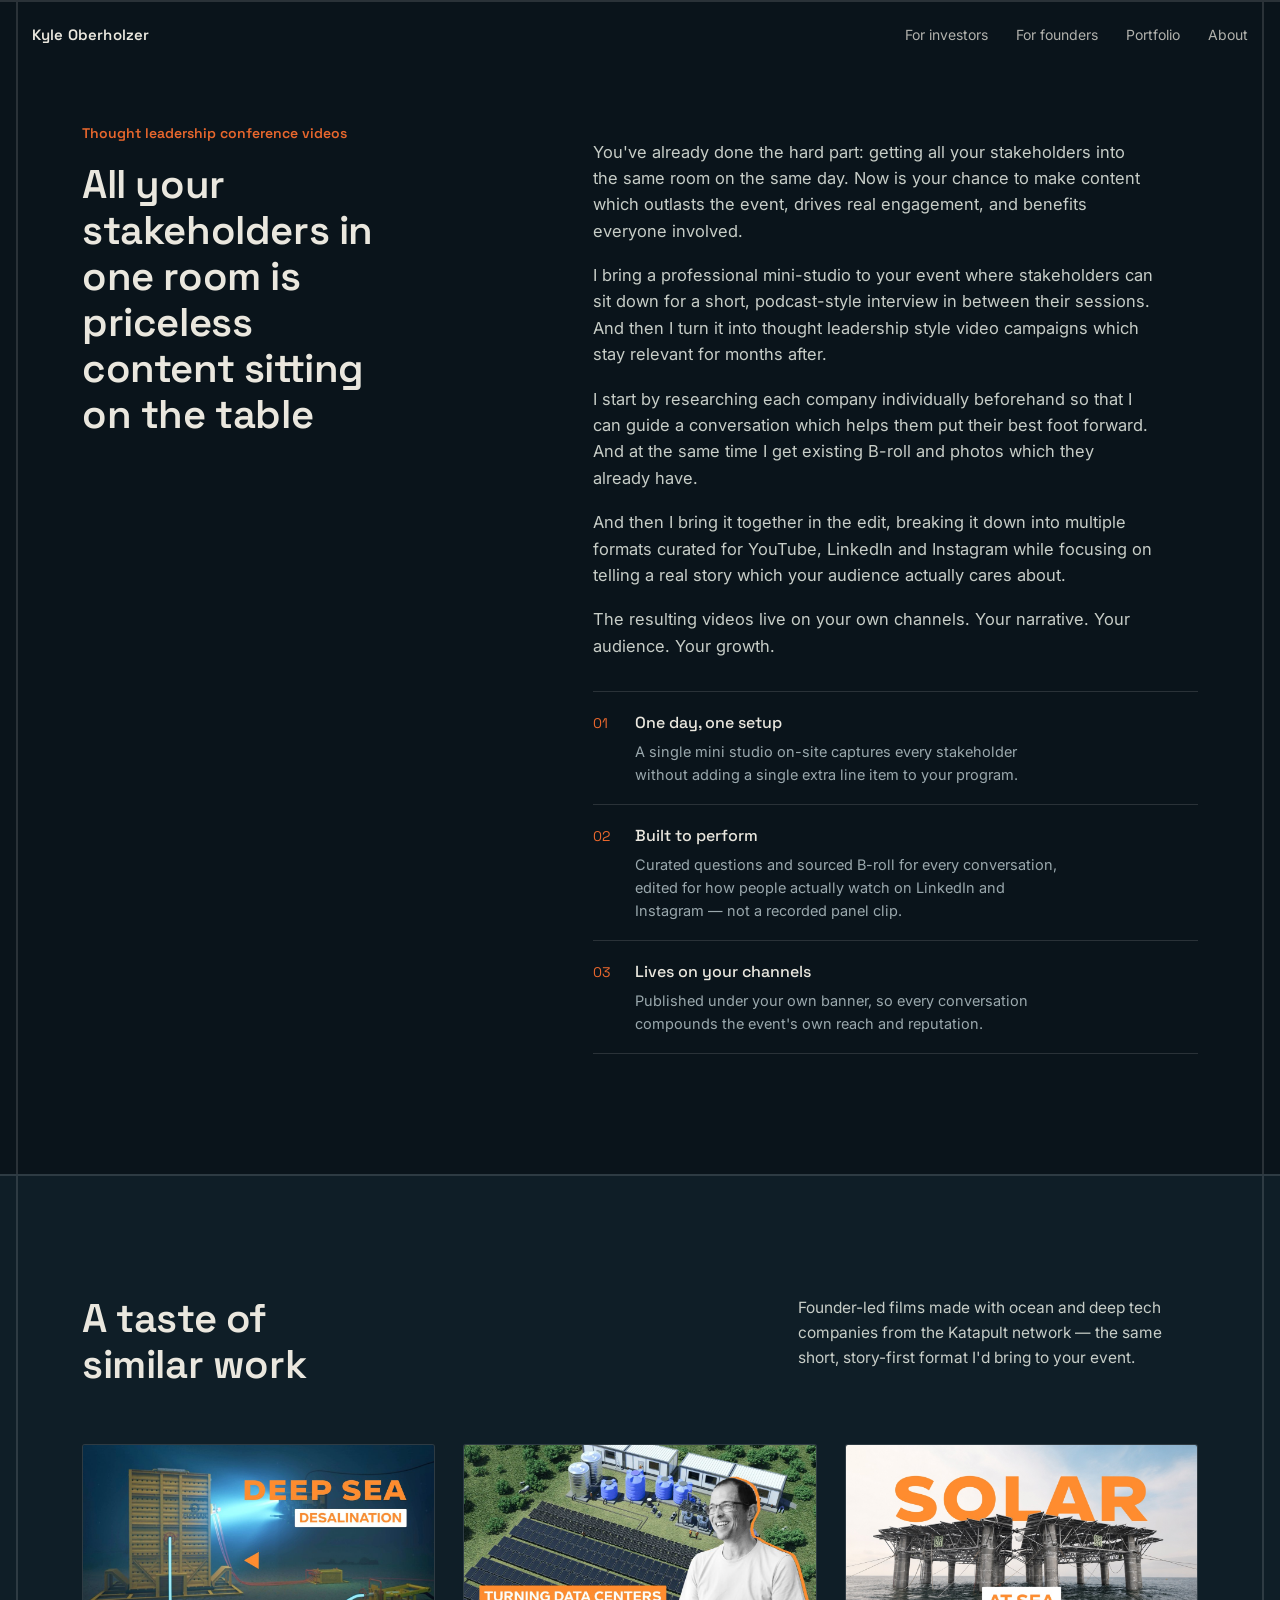
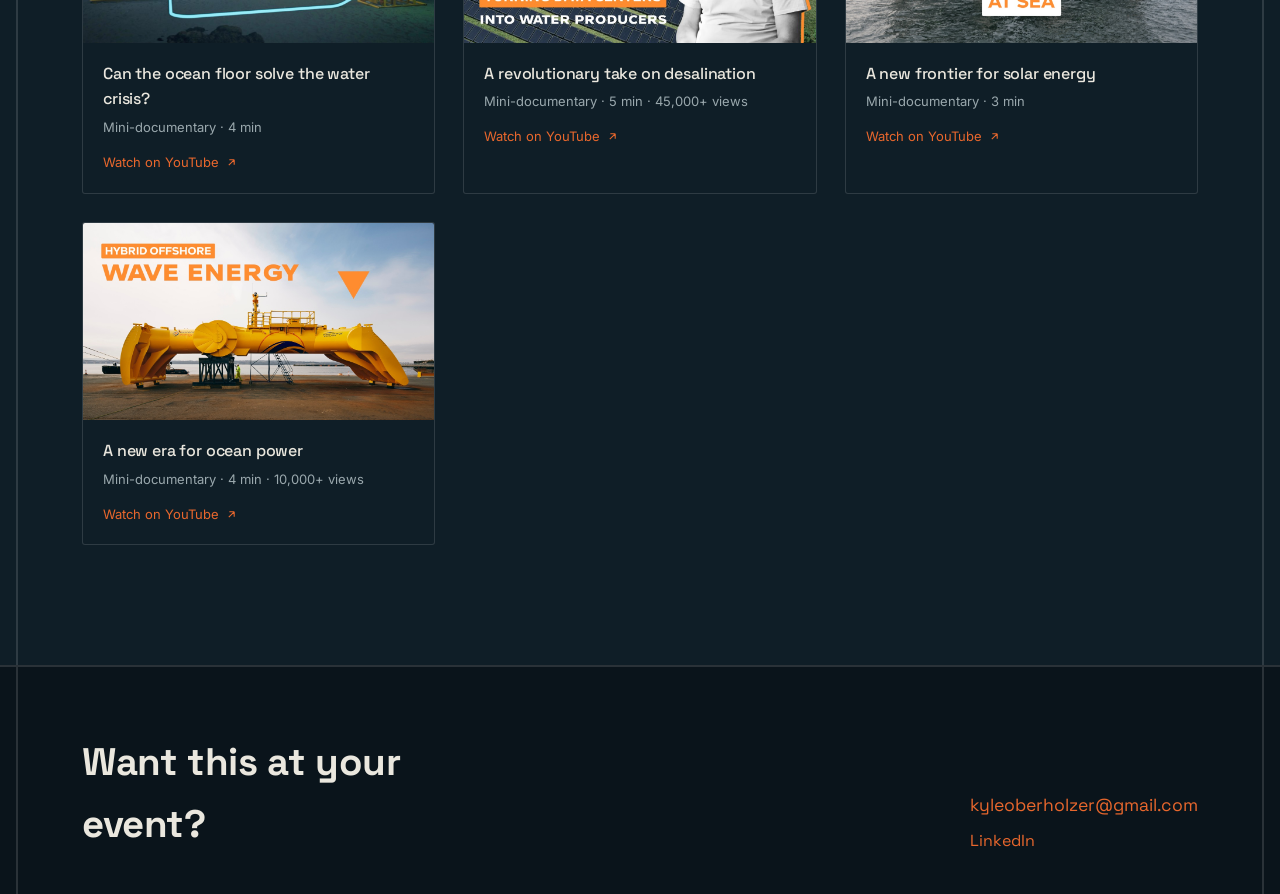
==== commit 08ec823a: "Rewrite conference page body copy with full process walkthrough Now covers research-before-filming, " ====
--- a/conference/index.html
+++ b/conference/index.html
@@ -32,9 +32,11 @@
       <h2>All your stakeholders in one room is priceless content sitting on the table</h2>
     </div>
     <div class="section-body">
-      <p>You've already done the hard part — getting your stakeholders into the same room on the same day. Turning that into content that outlasts the event itself is the easy part, and it's sitting right there for the taking.</p>
-      <p>I bring a compact mini studio and set it up on-site for the day: a proper camera, lighting and mics, run out of a single corner of the venue. Between sessions, each stakeholder sits down for a short, podcast-style interview. No separate shoot days, no chasing people down after the fact — it all happens inside the day you've already scheduled.</p>
-      <p>The finished videos live on your own channels, not scattered across a dozen different personal accounts. Every conversation becomes proof of the calibre of people you bring together — content that keeps representing the event long after the doors close.</p>
+      <p>You've already done the hard part: getting all your stakeholders into the same room on the same day. Now is your chance to make content which outlasts the event, drives real engagement, and benefits everyone involved.</p>
+      <p>I bring a professional mini-studio to your event where stakeholders can sit down for a short, podcast-style interview in between their sessions. And then I turn it into thought leadership style video campaigns which stay relevant for months after.</p>
+      <p>I start by researching each company individually beforehand so that I can guide a conversation which helps them put their best foot forward. And at the same time I get existing B-roll and photos which they already have.</p>
+      <p>And then I bring it together in the edit, breaking it down into multiple formats curated for YouTube, LinkedIn and Instagram while focusing on telling a real story which your audience actually cares about.</p>
+      <p>The resulting videos live on your own channels. Your narrative. Your audience. Your growth.</p>
       <ul class="list-plain">
         <li><span class="n">01</span><div><strong>One day, one setup</strong><p>A single mini studio on-site captures every stakeholder without adding a single extra line item to your program.</p></div></li>
         <li><span class="n">02</span><div><strong>Built to perform</strong><p>Curated questions and sourced B-roll for every conversation, edited for how people actually watch on LinkedIn and Instagram — not a recorded panel clip.</p></div></li>
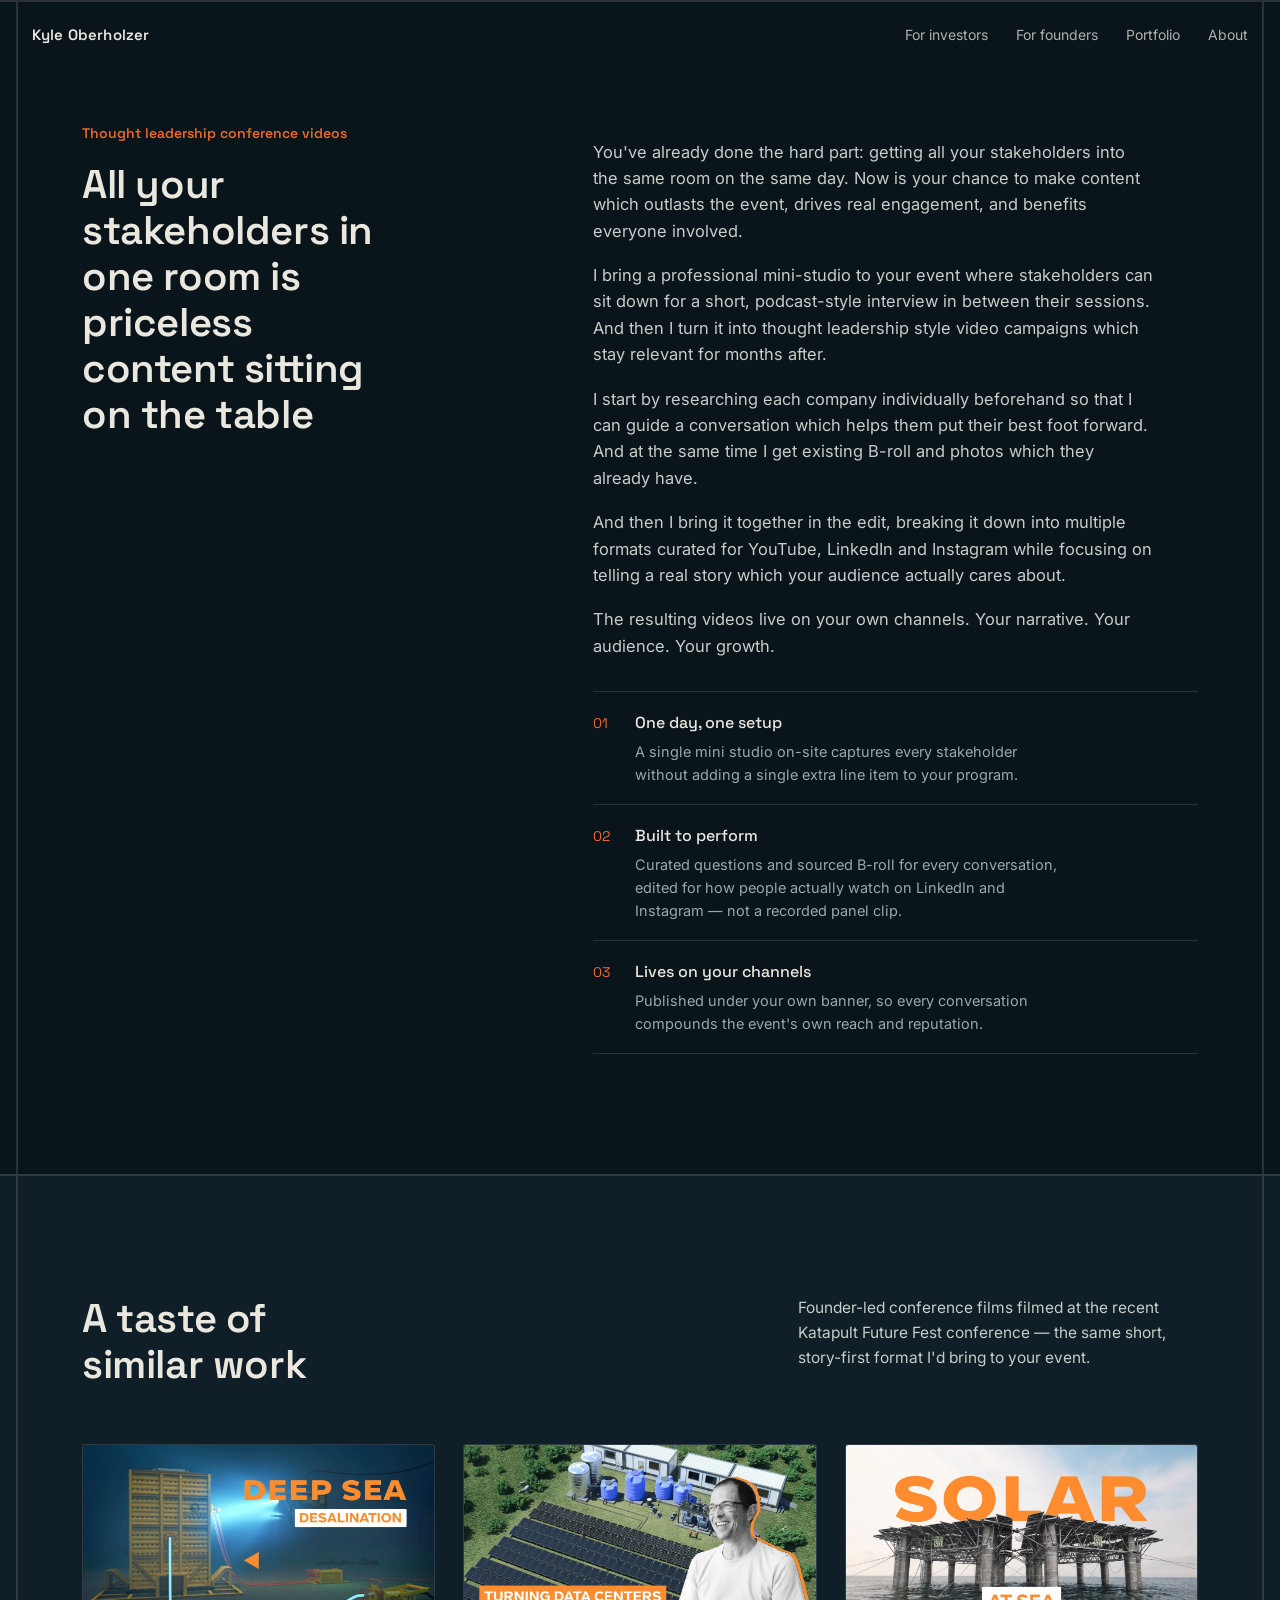
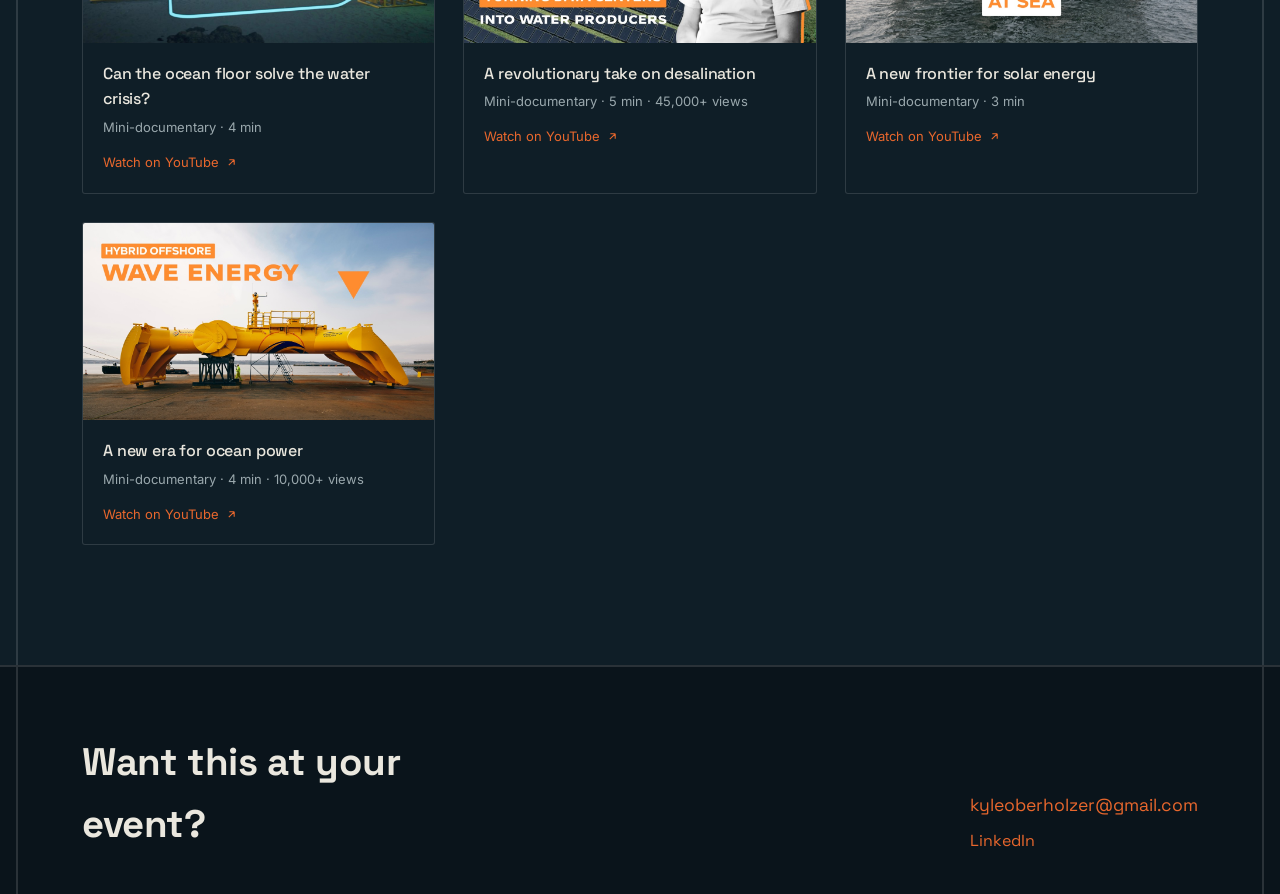
==== commit fcd9526d: "Attribute conference proof section to Katapult Future Fest Co-Authored-By: Claude Sonnet 5 <noreply@" ====
--- a/conference/index.html
+++ b/conference/index.html
@@ -51,7 +51,7 @@
   <div class="wrap">
     <div class="portfolio-head">
       <h2>A taste of similar work</h2>
-      <p>Founder-led films made with ocean and deep tech companies from the Katapult network — the same short, story-first format I'd bring to your event.</p>
+      <p>Founder-led conference films filmed at the recent Katapult Future Fest conference — the same short, story-first format I'd bring to your event.</p>
     </div>
 
     <div class="grid" id="portfolio-grid" data-scope="katapult">
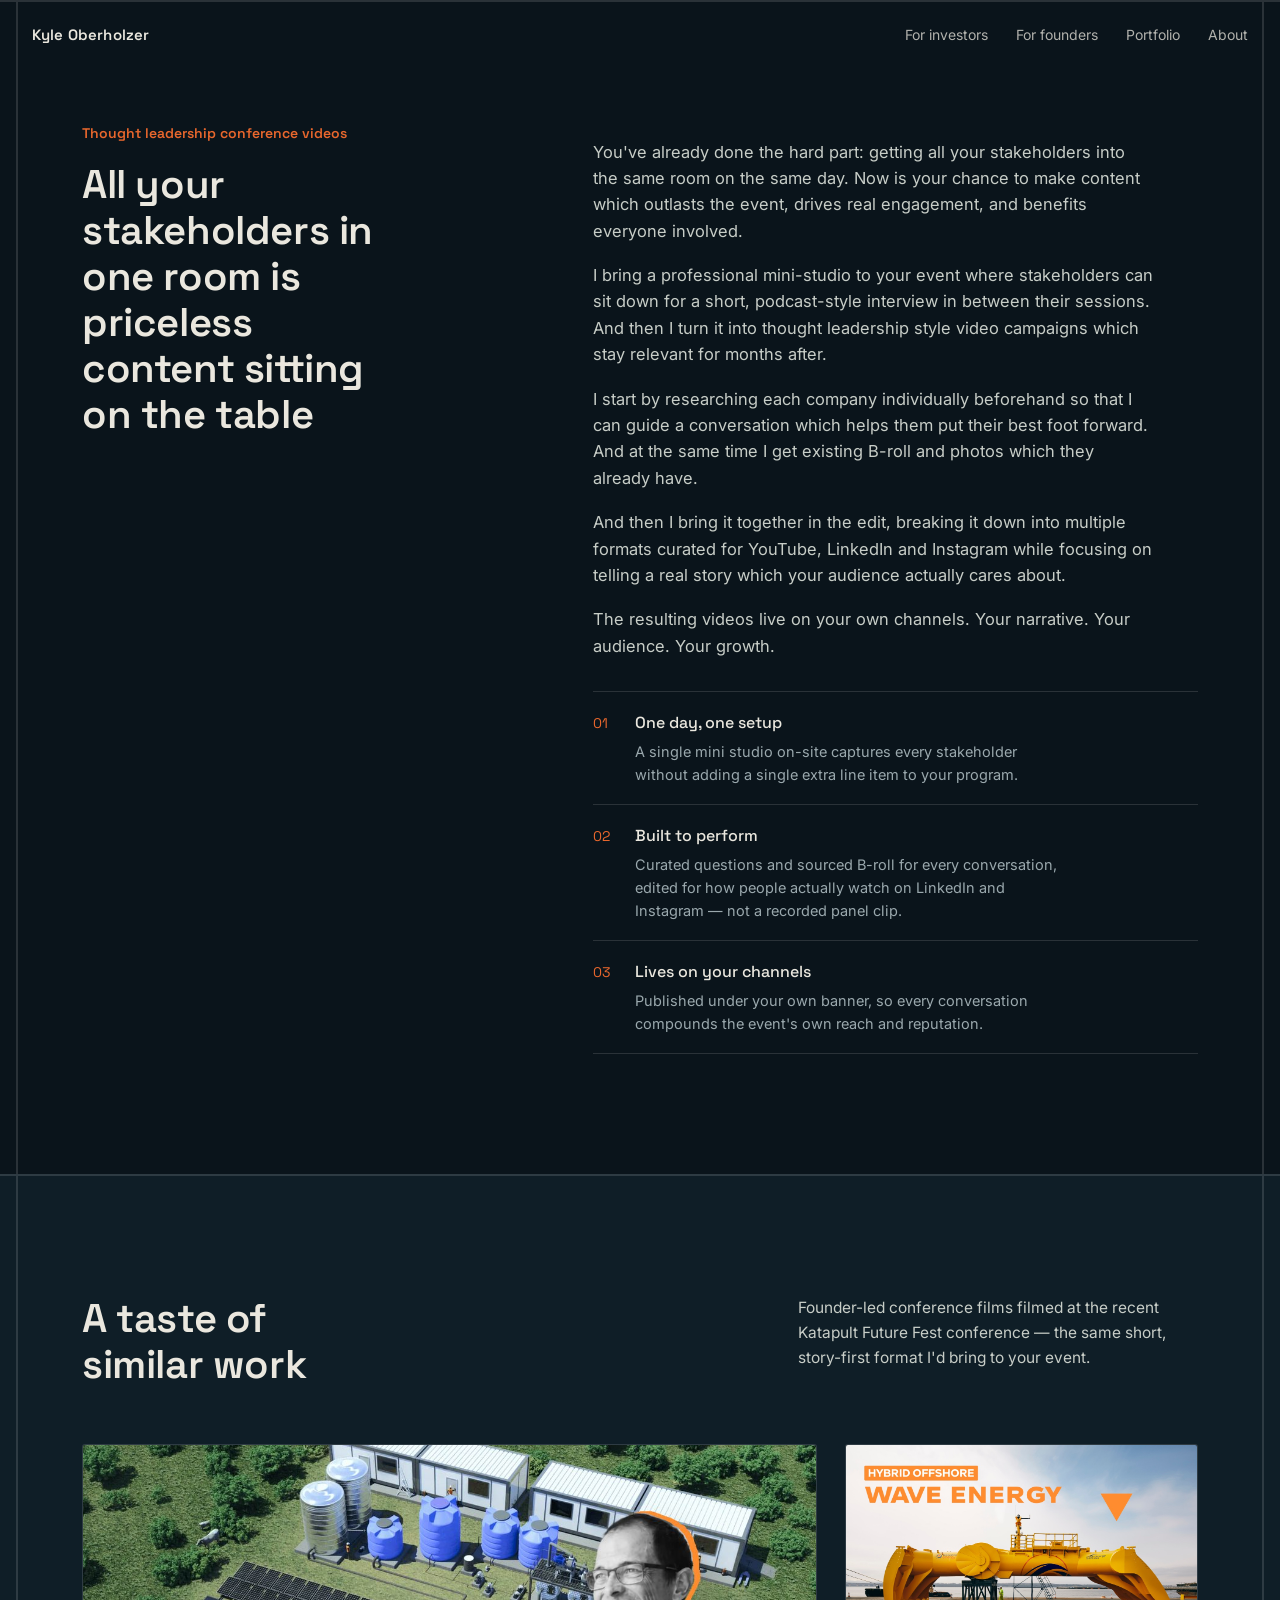
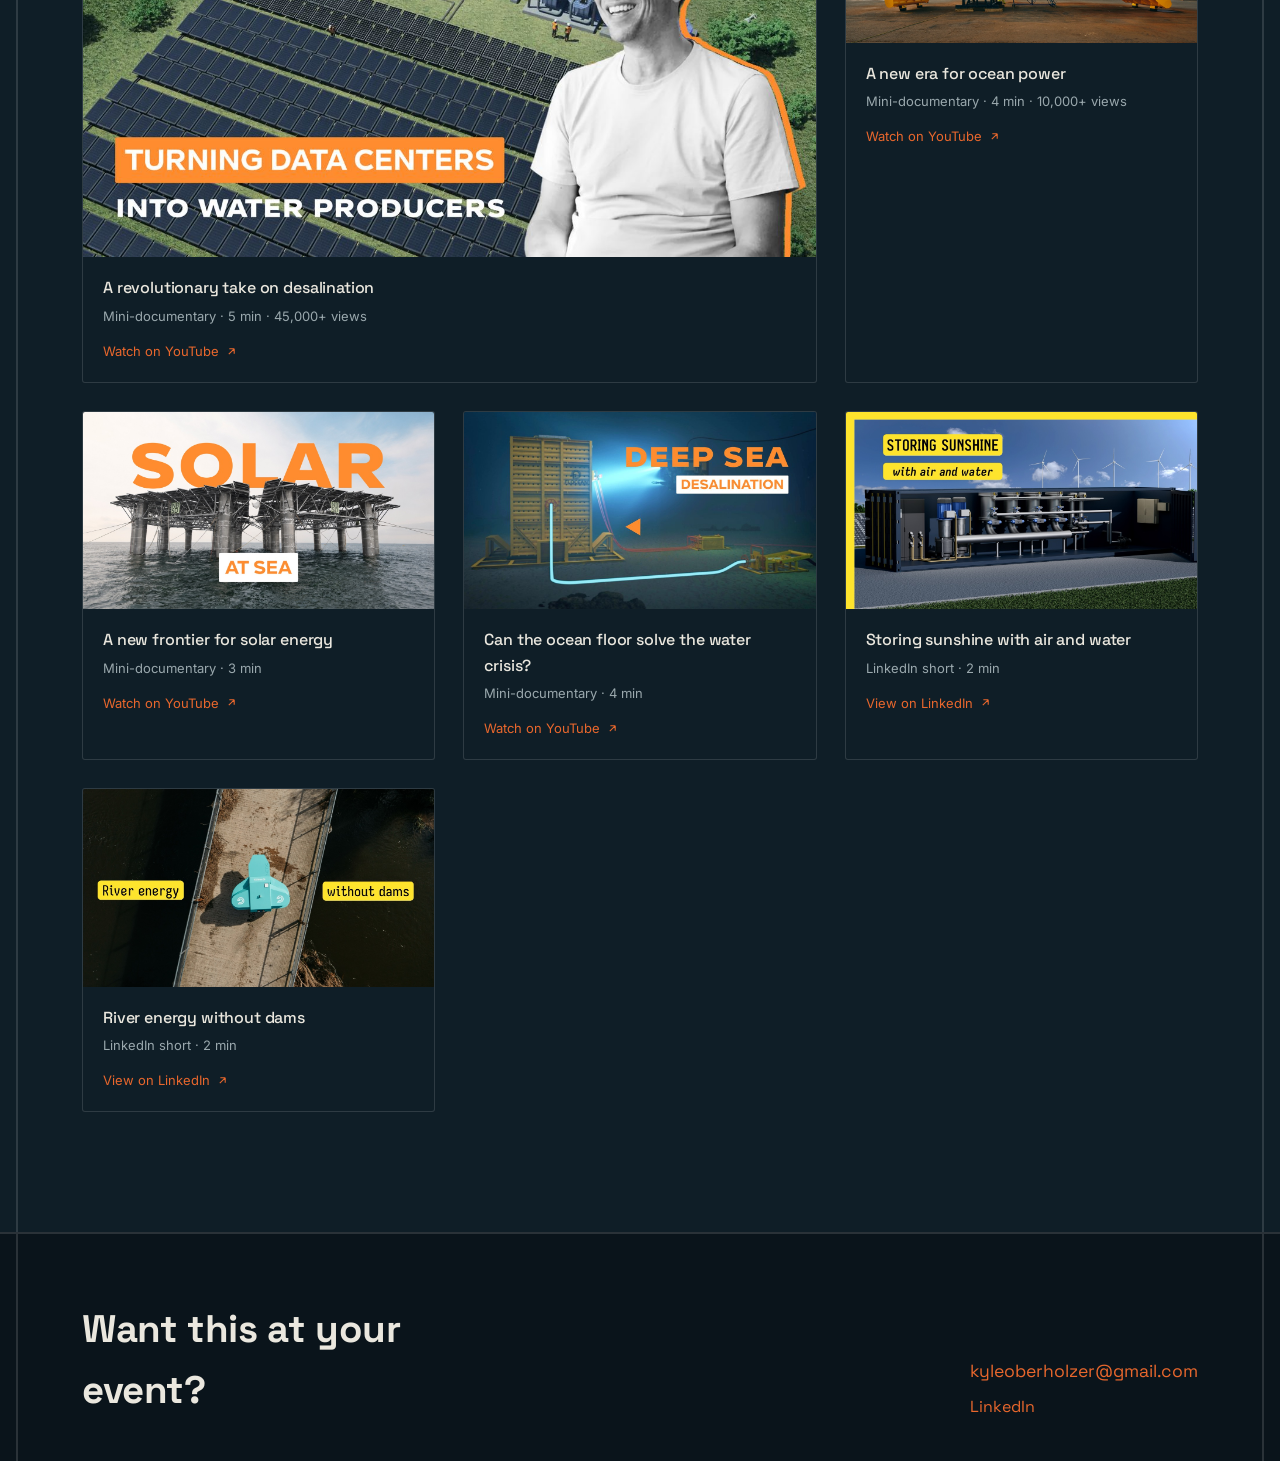
==== commit 68dd43ac: "Add a favicon Simple orange square with a white "K", matching the site's accent color. The stale Not" ====
--- a/conference/index.html
+++ b/conference/index.html
@@ -9,6 +9,7 @@
 <link rel="preconnect" href="https://fonts.googleapis.com">
 <link rel="preconnect" href="https://fonts.gstatic.com" crossorigin>
 <link href="https://fonts.googleapis.com/css2?family=Space+Grotesk:wght@400;500;600;700&family=Inter:wght@400;500;600&display=swap" rel="stylesheet">
+<link rel="icon" href="/assets/images/site/favicon.svg" type="image/svg+xml">
 <link rel="stylesheet" href="../assets/css/style.css">
 </head>
 <body>
